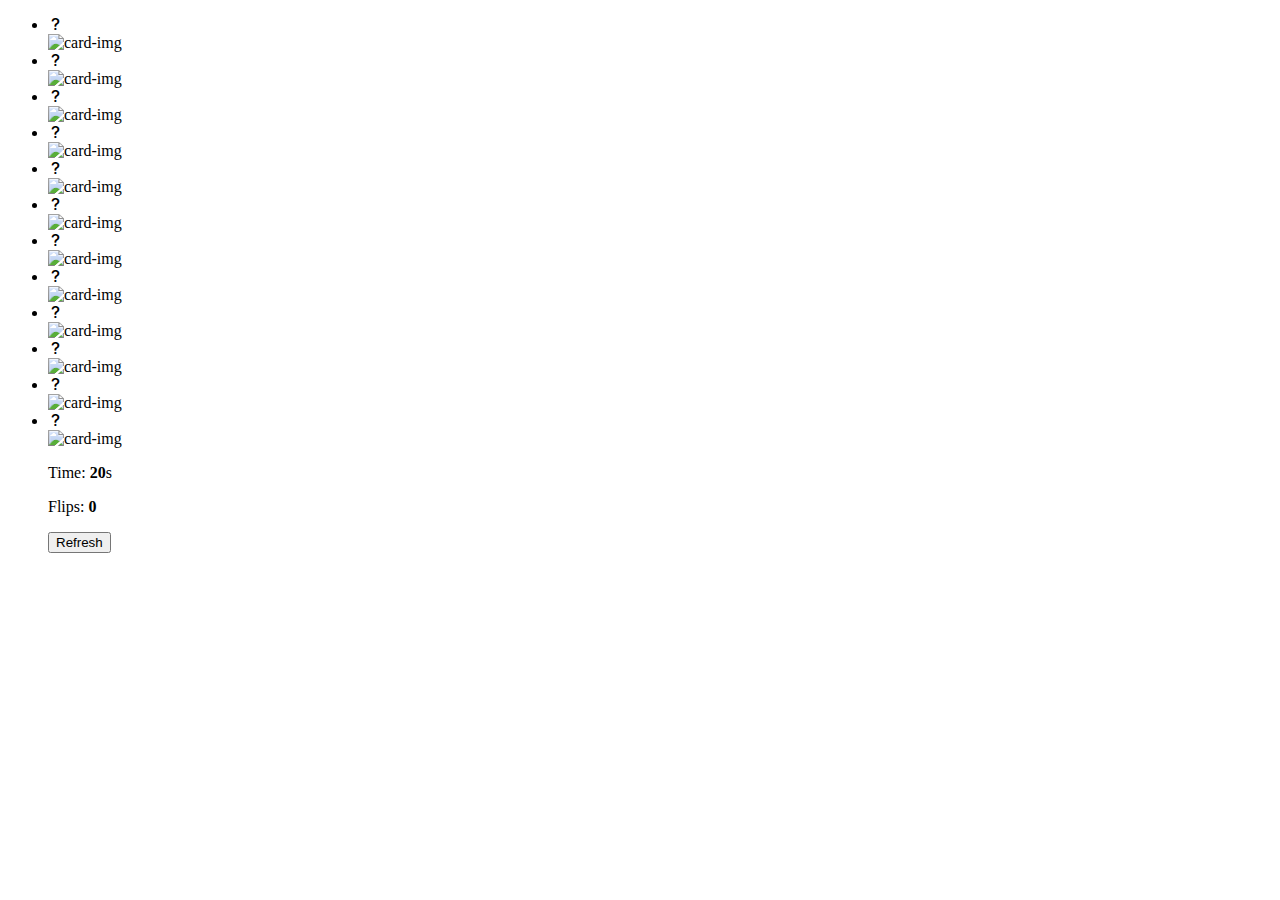
==== memory.html @ 0c553131 "Modified memory.html." ====
<!DOCTYPE html>
<html lang="en">
  <head>
    <meta charset="utf-8">  
    <title>Welcome to Memorable!</title>
    <link href="https://cdn.jsdelivr.net/npm/bootstrap@5.3.0-alpha1/dist/css/bootstrap.min.css" rel="stylesheet" integrity="sha384-GLhlTQ8iRABdZLl6O3oVMWSktQOp6b7In1Zl3/Jr59b6EGGoI1aFkw7cmDA6j6gD" crossorigin="anonymous">

    <link rel="stylesheet" href="https://cdn.jsdelivr.net/npm/bootstrap-icons@1.10.3/font/bootstrap-icons.css">

    <link rel="stylesheet" href="memory.css">
    <meta name="viewport" content="width=device-width, initial-scale=1.0">
  </head>
  <body>
    <div class="wrapper">
      <ul class="cards">
        <li class="card">
          <div class="view front-view">
            <i class="bi bi-question-lg i-colour"></i>
          </div>
          <div class="view back-view">
            <img src="images/img-1.png" alt="card-img">
          </div>
        </li>
        <li class="card">
          <div class="view front-view">
            <i class="bi bi-question-lg i-colour"></i>
          </div>
          <div class="view back-view">
            <img src="images/img-2.png" alt="card-img">
          </div>
        </li>
        <li class="card">
          <div class="view front-view">
            <i class="bi bi-question-lg i-colour"></i>
          </div>
          <div class="view back-view">
            <img src="images/img-3.png" alt="card-img">
          </div>
        </li>
        <li class="card">
          <div class="view front-view">
            <i class="bi bi-question-lg i-colour"></i>
          </div>
          <div class="view back-view">
            <img src="images/img-4.png" alt="card-img">
          </div>
        </li>
        <li class="card">
          <div class="view front-view">
            <i class="bi bi-question-lg i-colour"></i>
          </div>
          <div class="view back-view">
            <img src="images/img-5.png" alt="card-img">
          </div>
        </li>
        <li class="card">
          <div class="view front-view">
            <i class="bi bi-question-lg i-colour"></i>
          </div>
          <div class="view back-view">
            <img src="images/img-6.png" alt="card-img">
          </div>
        </li>
        <li class="card">
          <div class="view front-view">
            <i class="bi bi-question-lg i-colour"></i>
          </div>
          <div class="view back-view">
            <img src="images/img-5.png" alt="card-img">
          </div>
        </li>
        <li class="card">
          <div class="view front-view">
            <i class="bi bi-question-lg i-colour"></i>
          </div>
          <div class="view back-view">
            <img src="images/img-6.png" alt="card-img">
          </div>
        </li>
        <li class="card">
          <div class="view front-view">
            <i class="bi bi-question-lg i-colour"></i>
          </div>
          <div class="view back-view">
            <img src="images/img-1.png" alt="card-img">
          </div>
        </li>
        <li class="card">
          <div class="view front-view">
            <i class="bi bi-question-lg i-colour"></i>
          </div>
          <div class="view back-view">
            <img src="images/img-2.png" alt="card-img">
          </div>
        </li>
        <li class="card">
          <div class="view front-view">
            <i class="bi bi-question-lg i-colour"></i>
          </div>
          <div class="view back-view">
            <img src="images/img-3.png" alt="card-img">
          </div>
        </li>
        <li class="card">
          <div class="view front-view">
            <i class="bi bi-question-lg i-colour"></i>
          </div>
          <div class="view back-view">
            <img src="images/img-4.png" alt="card-img">
          </div>
        </li>
        <div class="details">
          <p class="time">Time: <span><b>20</b>s</span></p>
          <p class="flips">Flips: <span><b>0</b></span></p>
          <button>Refresh</button>
        </div>
      </ul>
    </div>

    <script src="memory.js"></script>
    
  </body>
</html>
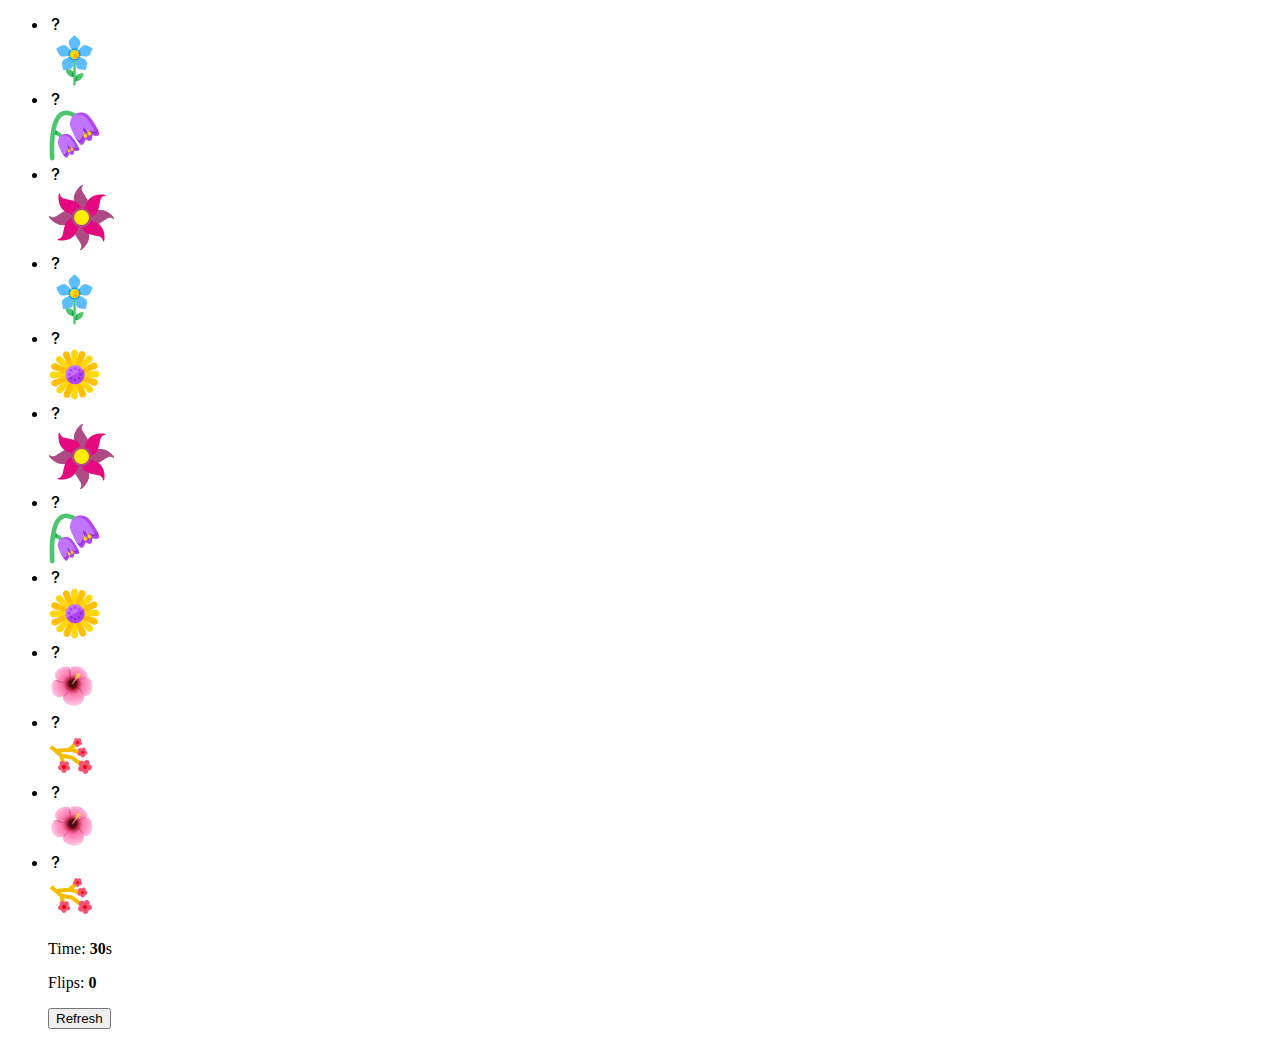
==== commit 641b1af0: "Added flower images." ====
--- a/memory.html
+++ b/memory.html
@@ -2,7 +2,7 @@
 <html lang="en">
   <head>
     <meta charset="utf-8">  
-    <title>Welcome to Memorable!</title>
+    <title>Welcome to Memorabilia!</title>
     <link href="https://cdn.jsdelivr.net/npm/bootstrap@5.3.0-alpha1/dist/css/bootstrap.min.css" rel="stylesheet" integrity="sha384-GLhlTQ8iRABdZLl6O3oVMWSktQOp6b7In1Zl3/Jr59b6EGGoI1aFkw7cmDA6j6gD" crossorigin="anonymous">
 
     <link rel="stylesheet" href="https://cdn.jsdelivr.net/npm/bootstrap-icons@1.10.3/font/bootstrap-icons.css">
@@ -18,7 +18,7 @@
             <i class="bi bi-question-lg i-colour"></i>
           </div>
           <div class="view back-view">
-            <img src="images/img-1.png" alt="card-img">
+            <img src="assets\i-blueflower.png" alt="card-img">
           </div>
         </li>
         <li class="card">
@@ -26,7 +26,7 @@
             <i class="bi bi-question-lg i-colour"></i>
           </div>
           <div class="view back-view">
-            <img src="images/img-2.png" alt="card-img">
+            <img src="assets\i-purpleflower.png" alt="card-img">
           </div>
         </li>
         <li class="card">
@@ -34,7 +34,7 @@
             <i class="bi bi-question-lg i-colour"></i>
           </div>
           <div class="view back-view">
-            <img src="images/img-3.png" alt="card-img">
+            <img src="assets\i-pinkflower.png" alt="card-img">
           </div>
         </li>
         <li class="card">
@@ -42,7 +42,7 @@
             <i class="bi bi-question-lg i-colour"></i>
           </div>
           <div class="view back-view">
-            <img src="images/img-4.png" alt="card-img">
+            <img src="assets\i-blueflower.png" alt="card-img">
           </div>
         </li>
         <li class="card">
@@ -50,7 +50,7 @@
             <i class="bi bi-question-lg i-colour"></i>
           </div>
           <div class="view back-view">
-            <img src="images/img-5.png" alt="card-img">
+            <img src="assets\i-yellowflower.png" alt="card-img">
           </div>
         </li>
         <li class="card">
@@ -58,7 +58,7 @@
             <i class="bi bi-question-lg i-colour"></i>
           </div>
           <div class="view back-view">
-            <img src="images/img-6.png" alt="card-img">
+            <img src="assets\i-pinkflower.png" alt="card-img">
           </div>
         </li>
         <li class="card">
@@ -66,7 +66,7 @@
             <i class="bi bi-question-lg i-colour"></i>
           </div>
           <div class="view back-view">
-            <img src="images/img-5.png" alt="card-img">
+            <img src="assets\i-purpleflower.png" alt="card-img">
           </div>
         </li>
         <li class="card">
@@ -74,7 +74,7 @@
             <i class="bi bi-question-lg i-colour"></i>
           </div>
           <div class="view back-view">
-            <img src="images/img-6.png" alt="card-img">
+            <img src="assets\i-yellowflower.png" alt="card-img">
           </div>
         </li>
         <li class="card">
@@ -82,7 +82,7 @@
             <i class="bi bi-question-lg i-colour"></i>
           </div>
           <div class="view back-view">
-            <img src="images/img-1.png" alt="card-img">
+            <img src="assets\i-hibiscus.png" alt="card-img">
           </div>
         </li>
         <li class="card">
@@ -90,7 +90,7 @@
             <i class="bi bi-question-lg i-colour"></i>
           </div>
           <div class="view back-view">
-            <img src="images/img-2.png" alt="card-img">
+            <img src="assets\i-sakura.png" alt="card-img">
           </div>
         </li>
         <li class="card">
@@ -98,7 +98,7 @@
             <i class="bi bi-question-lg i-colour"></i>
           </div>
           <div class="view back-view">
-            <img src="images/img-3.png" alt="card-img">
+            <img src="assets\i-hibiscus.png" alt="card-img">
           </div>
         </li>
         <li class="card">
@@ -106,11 +106,11 @@
             <i class="bi bi-question-lg i-colour"></i>
           </div>
           <div class="view back-view">
-            <img src="images/img-4.png" alt="card-img">
+            <img src="assets\i-sakura.png" alt="card-img">
           </div>
         </li>
         <div class="details">
-          <p class="time">Time: <span><b>20</b>s</span></p>
+          <p class="time">Time: <span><b>30</b>s</span></p>
           <p class="flips">Flips: <span><b>0</b></span></p>
           <button>Refresh</button>
         </div>
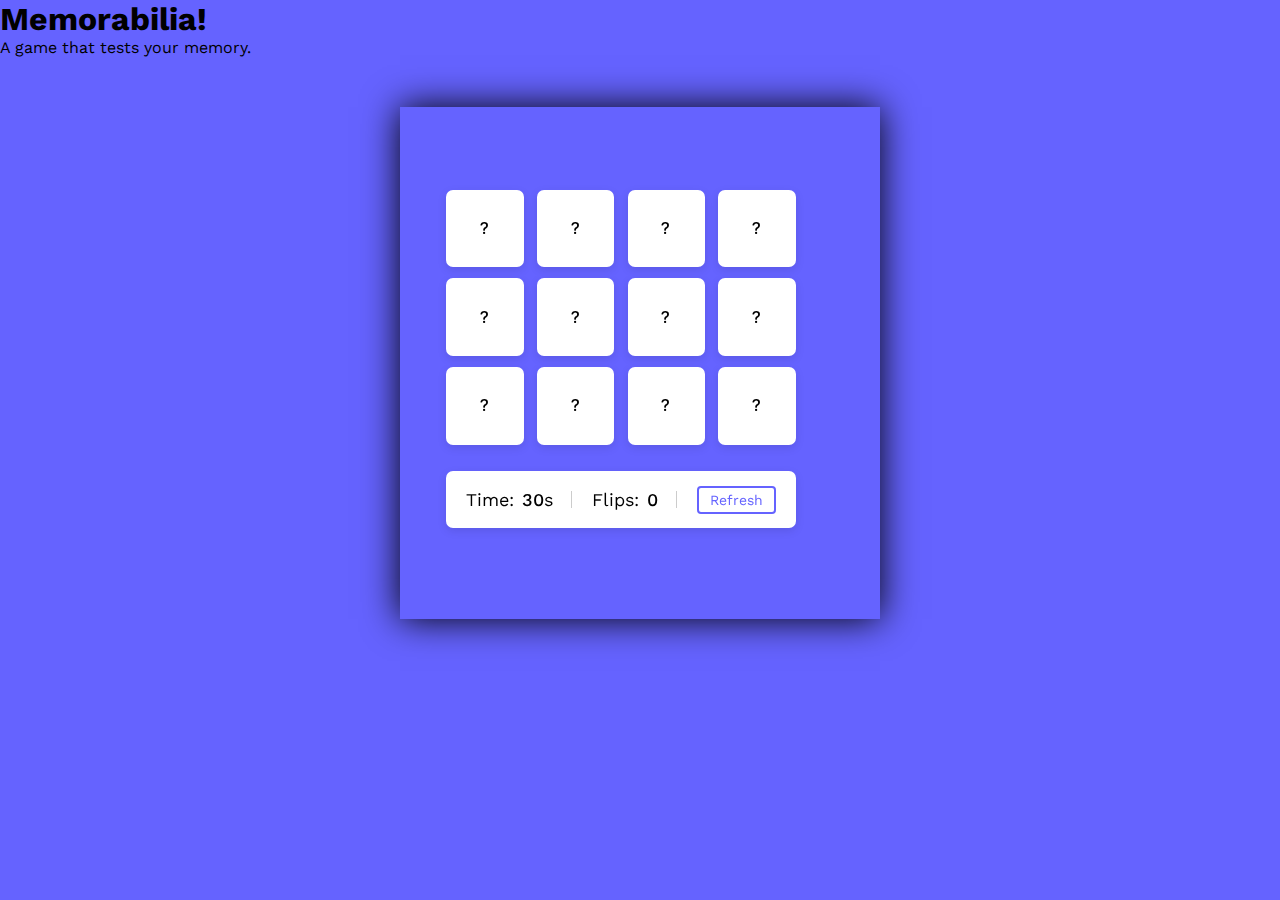
==== commit 8ba0d2b0: "Added memory.css." ====
--- a/memory.html
+++ b/memory.html
@@ -11,6 +11,8 @@
     <meta name="viewport" content="width=device-width, initial-scale=1.0">
   </head>
   <body>
+    <h1 class="display-3 text-center">Memorabilia<span>!</span></h1>
+    <p class="lead text-center">A game that tests your memory.</p>
     <div class="wrapper">
       <ul class="cards">
         <li class="card">
--- a/memory.css
+++ b/memory.css
@@ -0,0 +1,183 @@
+/* Import Google Font - Work Sans */
+@import url('https://fonts.googleapis.com/css2?family=Work+Sans:wght@200&display=swap');
+*{
+  margin: 0;
+  padding: 0;
+  box-sizing: border-box;
+  font-family: 'Work Sans', sans-serif;
+}
+.time,
+.flips{
+  font-size: 20px;
+}
+body{
+  /*display: flex;*/
+  align-items: center;
+  justify-content: center;
+  min-height: 100vh;
+  background: #6563ff;
+}
+::selection{
+  color: #fff;
+  background: #6563ff;
+}
+
+.wrapper{
+    position: relative;
+    height: 32pc;
+    width: 30pc;
+    margin: auto;
+    top: 50px;
+    right: 0;
+    left: 0;
+    bottom: 0;
+    backdrop-filter: blur(10px);
+    box-shadow: 0 0 35px black;
+    padding-top: 77px;
+    padding-bottom: 40px;
+    padding-left: 46px;
+    padding-right: 30px;
+}
+.cards, .card, .view, .details, .time, .flips{
+  display: flex;
+  align-items: center;
+  justify-content: center;
+}
+.cards{
+  height: 350px;
+  width: 350px;
+  flex-wrap: wrap;
+  justify-content: space-between;
+}
+.cards .card{
+  cursor: pointer;
+  position: relative;
+  perspective: 1000px;
+  transform-style: preserve-3d;
+  height: calc(100% / 4 - 10px);
+  width: calc(100% / 4 - 10px);
+}
+.card.shake{
+  animation: shake 0.35s ease-in-out;
+}
+@keyframes shake {
+  0%, 100%{
+    transform: translateX(0);
+  }
+  20%{
+    transform: translateX(-13px);
+  }
+  40%{
+    transform: translateX(13px);
+  }
+  60%{
+    transform: translateX(-8px);
+  }
+  80%{
+    transform: translateX(8px);
+  }
+}
+.cards .card .view{
+  width: 100%;
+  height: 100%;
+  user-select: none;
+  pointer-events: none;
+  position: absolute;
+  background: #fff;
+  border-radius: 7px;
+  backface-visibility: hidden;
+  transition: transform 0.25s linear;
+  box-shadow: 0 3px 10px rgba(0,0,0,0.1);
+}
+.card .front-view img{
+  max-width: 17px;
+}
+.card .back-view{
+  transform: rotateY(-180deg);
+}
+.card .back-view i{
+  max-width: 40px;
+}
+.card.flip .front-view{
+  transform: rotateY(180deg);
+}
+.card.flip .back-view{
+  transform: rotateY(0);
+}
+
+.details{
+  width: 100%;
+  margin-top: 15px;
+  padding: 0 20px;
+  border-radius: 7px;
+  background: #fff;
+  height: calc(100% / 4 - 30px);
+  justify-content: space-between;
+  box-shadow: 0 3px 10px rgba(0,0,0,0.1);
+}
+.details p{
+  font-size: 18px;
+  height: 17px;
+  padding-right: 18px;
+  border-right: 1px solid #ccc;
+}
+.details p span{
+  margin-left: 8px;
+}
+.details p b{
+  font-weight: 500;
+}
+.details button{
+  cursor: pointer;
+  font-size: 14px;
+  color: #6563ff;
+  border-radius: 4px;
+  padding: 4px 11px;
+  background: #fff;
+  border: 2px solid #6563ff;
+  transition: 0.3s ease;
+}
+.details button:hover{
+  color: #fff;
+  background: #6563ff;
+}
+
+@media screen and (max-width: 700px) {
+  .cards{
+    height: 350px;
+    width: 350px;
+  }
+  .card .front-view img{
+    max-width: 16px;
+  }
+  .card .back-view i{
+    max-width: 40px;
+  }
+}
+
+@media screen and (max-width: 530px) {
+  .cards{
+    height: 300px;
+    width: 300px;
+  }
+  .card .back-view i{
+    max-width: 35px;
+  }
+  .details{
+    margin-top: 10px;
+    padding: 0 15px;
+    height: calc(100% / 4 - 20px);
+  }
+  .details p{
+    height: 15px;
+    font-size: 17px;
+    padding-right: 13px;
+  }
+  .details button{
+    font-size: 13px;
+    padding: 5px 10px;
+    border: none;
+    color: #fff;
+    background: #6563ff;
+  }
+}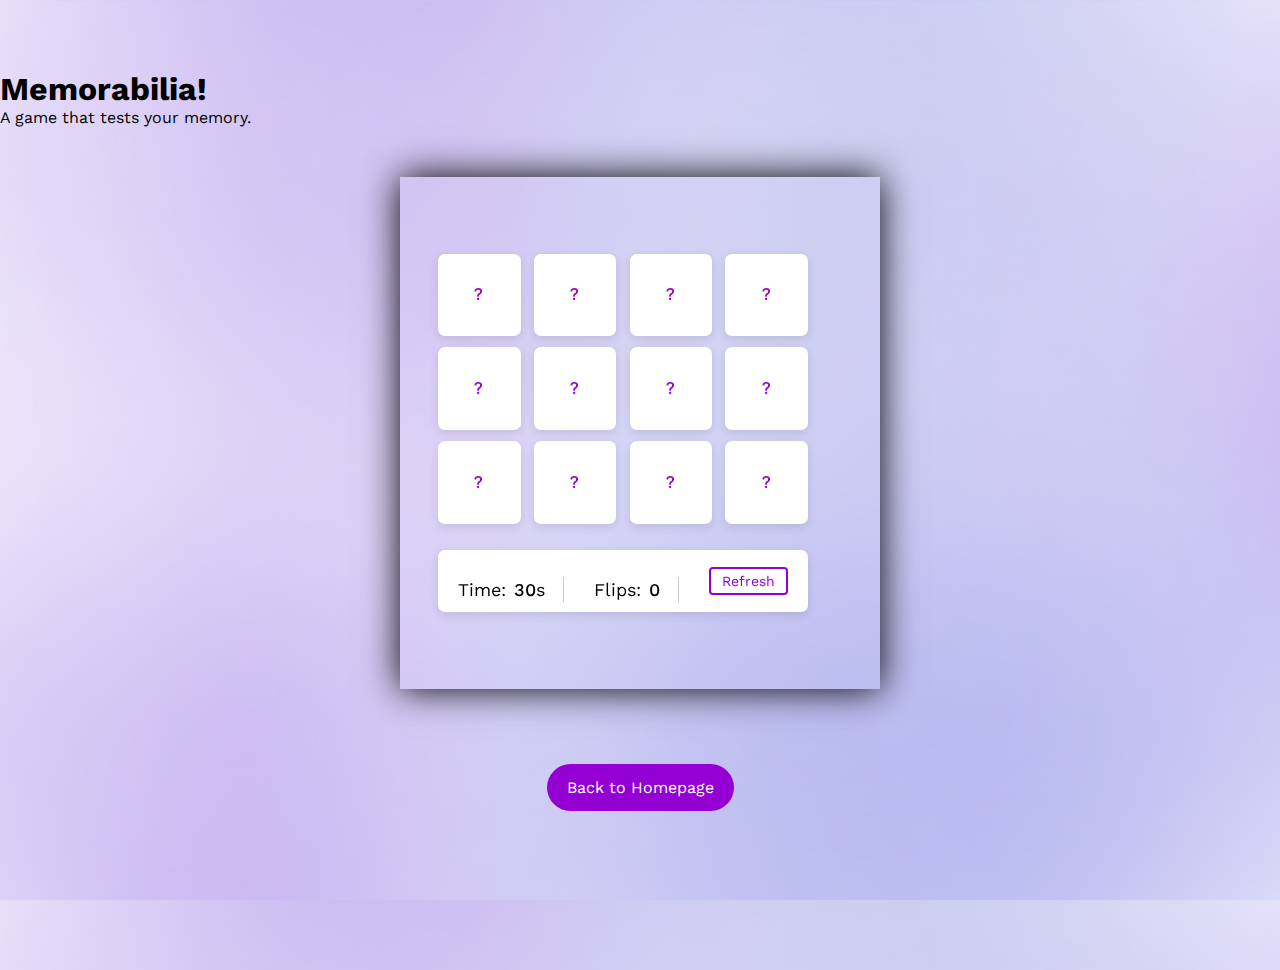
==== commit d9aecaa8: "Modified a lot of files." ====
--- a/memory.html
+++ b/memory.html
@@ -12,7 +12,7 @@
   </head>
   <body>
     <h1 class="display-3 text-center">Memorabilia<span>!</span></h1>
-    <p class="lead text-center">A game that tests your memory.</p>
+    <p class="lead text-center tagline">A game that tests your memory.</p>
     <div class="wrapper">
       <ul class="cards">
         <li class="card">
@@ -20,7 +20,7 @@
             <i class="bi bi-question-lg i-colour"></i>
           </div>
           <div class="view back-view">
-            <img src="assets\i-blueflower.png" alt="card-img">
+            <img src="assets\i-1.png" alt="card-img">
           </div>
         </li>
         <li class="card">
@@ -28,7 +28,7 @@
             <i class="bi bi-question-lg i-colour"></i>
           </div>
           <div class="view back-view">
-            <img src="assets\i-purpleflower.png" alt="card-img">
+            <img src="assets\i-4.png" alt="card-img">
           </div>
         </li>
         <li class="card">
@@ -36,7 +36,7 @@
             <i class="bi bi-question-lg i-colour"></i>
           </div>
           <div class="view back-view">
-            <img src="assets\i-pinkflower.png" alt="card-img">
+            <img src="assets\i-3.png" alt="card-img">
           </div>
         </li>
         <li class="card">
@@ -44,7 +44,7 @@
             <i class="bi bi-question-lg i-colour"></i>
           </div>
           <div class="view back-view">
-            <img src="assets\i-blueflower.png" alt="card-img">
+            <img src="assets\i-1.png" alt="card-img">
           </div>
         </li>
         <li class="card">
@@ -52,7 +52,7 @@
             <i class="bi bi-question-lg i-colour"></i>
           </div>
           <div class="view back-view">
-            <img src="assets\i-yellowflower.png" alt="card-img">
+            <img src="assets\i-6.png" alt="card-img">
           </div>
         </li>
         <li class="card">
@@ -60,7 +60,7 @@
             <i class="bi bi-question-lg i-colour"></i>
           </div>
           <div class="view back-view">
-            <img src="assets\i-pinkflower.png" alt="card-img">
+            <img src="assets\i-3.png" alt="card-img">
           </div>
         </li>
         <li class="card">
@@ -68,7 +68,7 @@
             <i class="bi bi-question-lg i-colour"></i>
           </div>
           <div class="view back-view">
-            <img src="assets\i-purpleflower.png" alt="card-img">
+            <img src="assets\i-4.png" alt="card-img">
           </div>
         </li>
         <li class="card">
@@ -76,7 +76,7 @@
             <i class="bi bi-question-lg i-colour"></i>
           </div>
           <div class="view back-view">
-            <img src="assets\i-yellowflower.png" alt="card-img">
+            <img src="assets\i-6.png" alt="card-img">
           </div>
         </li>
         <li class="card">
@@ -84,7 +84,7 @@
             <i class="bi bi-question-lg i-colour"></i>
           </div>
           <div class="view back-view">
-            <img src="assets\i-hibiscus.png" alt="card-img">
+            <img src="assets\i-2.png" alt="card-img">
           </div>
         </li>
         <li class="card">
@@ -92,7 +92,7 @@
             <i class="bi bi-question-lg i-colour"></i>
           </div>
           <div class="view back-view">
-            <img src="assets\i-sakura.png" alt="card-img">
+            <img src="assets\i-5.png" alt="card-img">
           </div>
         </li>
         <li class="card">
@@ -100,7 +100,7 @@
             <i class="bi bi-question-lg i-colour"></i>
           </div>
           <div class="view back-view">
-            <img src="assets\i-hibiscus.png" alt="card-img">
+            <img src="assets\i-2.png" alt="card-img">
           </div>
         </li>
         <li class="card">
@@ -108,7 +108,7 @@
             <i class="bi bi-question-lg i-colour"></i>
           </div>
           <div class="view back-view">
-            <img src="assets\i-sakura.png" alt="card-img">
+            <img src="assets\i-5.png" alt="card-img">
           </div>
         </li>
         <div class="details">
@@ -119,6 +119,10 @@
       </ul>
     </div>
 
+    <div class="back">
+        <a href="index.html">Back to Homepage</a>
+    </div>
+
     <script src="memory.js"></script>
     
   </body>
--- a/memory.css
+++ b/memory.css
@@ -1,11 +1,42 @@
 /* Import Google Font - Work Sans */
-@import url('https://fonts.googleapis.com/css2?family=Work+Sans:wght@200&display=swap');
+@import url('https://fonts.googleapis.com/css2?family=Work+Sans:wght@300&display=swap');
 *{
   margin: 0;
   padding: 0;
   box-sizing: border-box;
   font-family: 'Work Sans', sans-serif;
 }
+html{
+    height: 100%;
+}
+h1{
+    margin-top: 70px;
+}
+.i-colour{
+    color: darkviolet;
+}
+a{
+    text-decoration: none;
+    padding-left: 20px;
+    padding-right: 20px;
+    padding-top: 14px;
+    padding-bottom: 14px;
+    background-color: darkviolet;
+    color: white;
+    border-radius: 25px;
+    margin-top: 25px;
+    margin-bottom: 80px;
+    display: inline-block;
+}
+a:hover{
+    opacity: 0.8;
+}
+.back{
+    
+    text-align: center;
+    margin-top: 100px;
+    margin-bottom: 200px;
+}
 .time,
 .flips{
   font-size: 20px;
@@ -14,8 +45,10 @@
   /*display: flex;*/
   align-items: center;
   justify-content: center;
-  min-height: 100vh;
-  background: #6563ff;
+  background: url("assets\\th3.png");
+  background-size: cover;
+  height: 100%;
+  position: relative;
 }
 ::selection{
   color: #fff;
@@ -33,9 +66,9 @@
     bottom: 0;
     backdrop-filter: blur(10px);
     box-shadow: 0 0 35px black;
-    padding-top: 77px;
+    padding-top: 71px;
     padding-bottom: 40px;
-    padding-left: 46px;
+    padding-left: 38px;
     padding-right: 30px;
 }
 .cards, .card, .view, .details, .time, .flips{
@@ -44,8 +77,8 @@
   justify-content: center;
 }
 .cards{
-  height: 350px;
-  width: 350px;
+  height: 370px;
+  width: 370px;
   flex-wrap: wrap;
   justify-content: space-between;
 }
@@ -117,8 +150,9 @@
 }
 .details p{
   font-size: 18px;
-  height: 17px;
+  height: 25px;
   padding-right: 18px;
+  margin-top: 16px;
   border-right: 1px solid #ccc;
 }
 .details p span{
@@ -130,16 +164,16 @@
 .details button{
   cursor: pointer;
   font-size: 14px;
-  color: #6563ff;
+  color: darkviolet;
   border-radius: 4px;
   padding: 4px 11px;
   background: #fff;
-  border: 2px solid #6563ff;
+  border: 2px solid darkviolet;
   transition: 0.3s ease;
 }
 .details button:hover{
   color: #fff;
-  background: #6563ff;
+  background: darkviolet;
 }
 
 @media screen and (max-width: 700px) {
